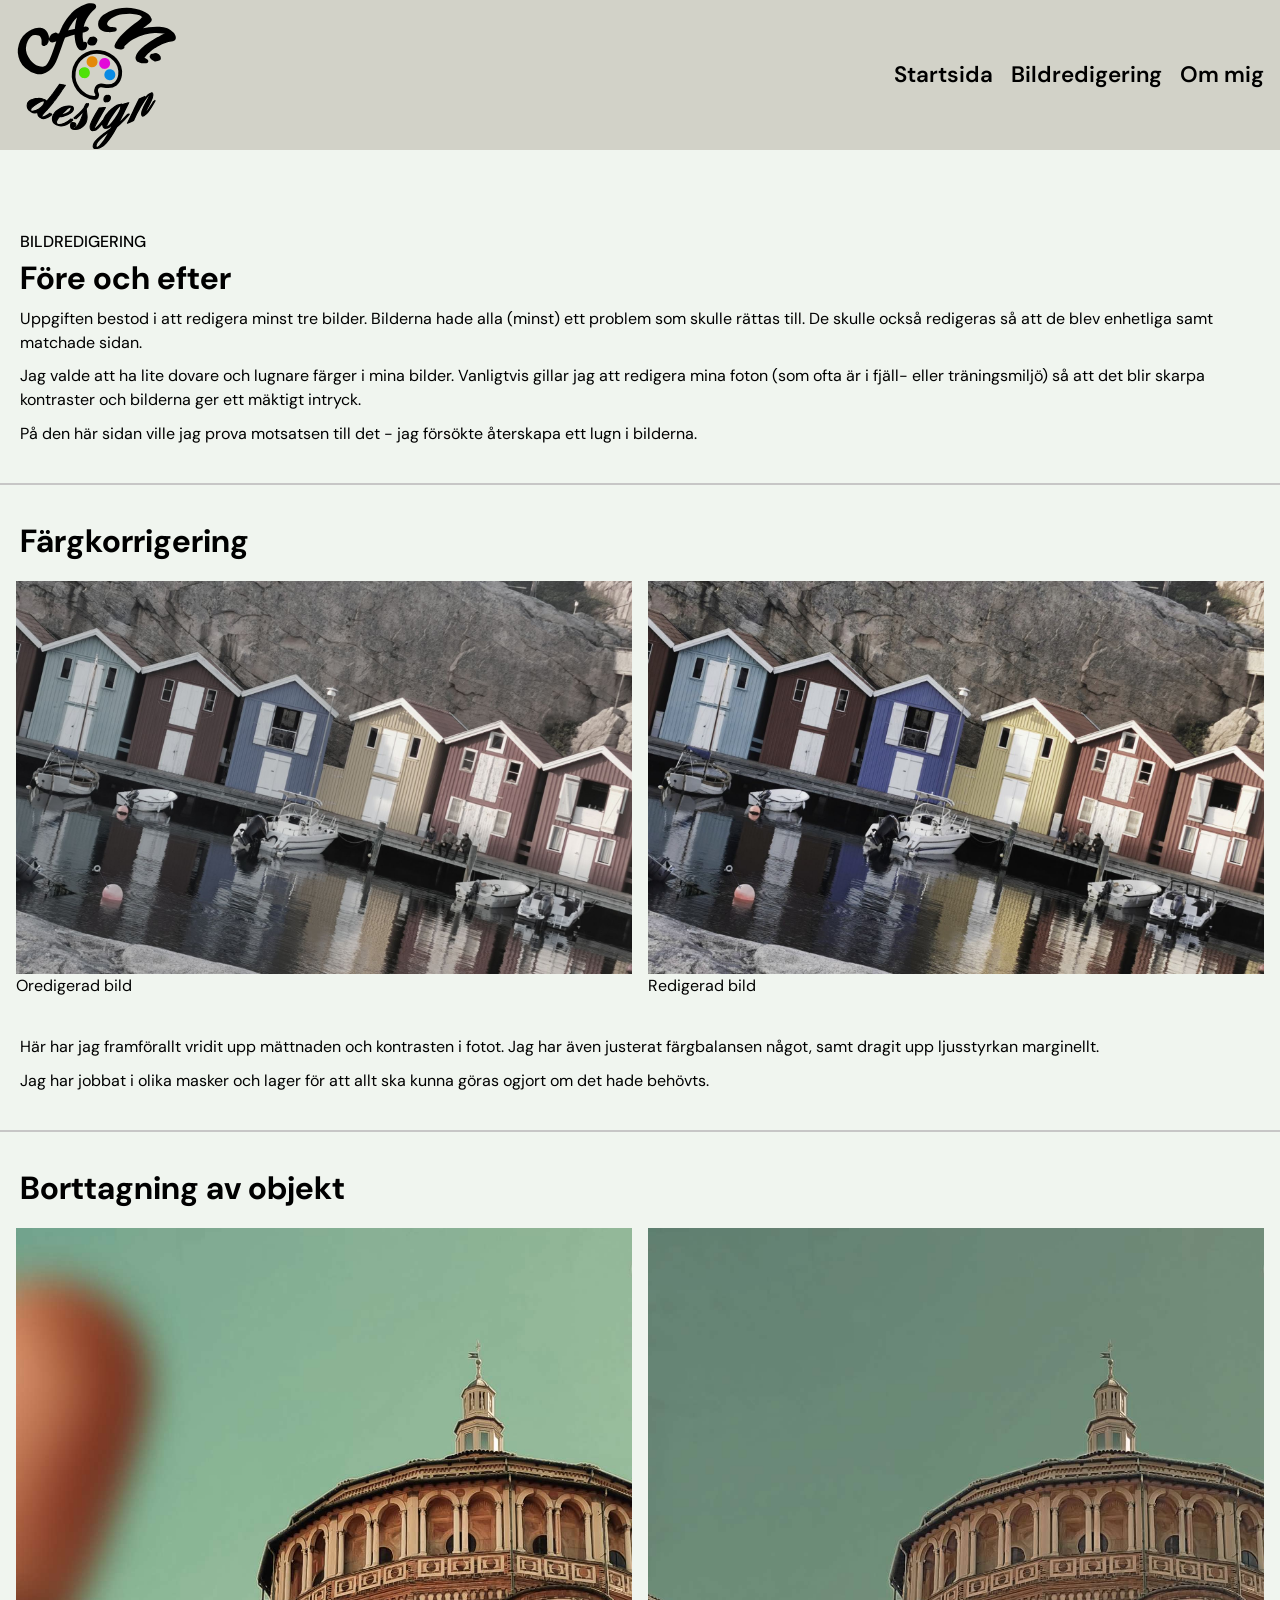
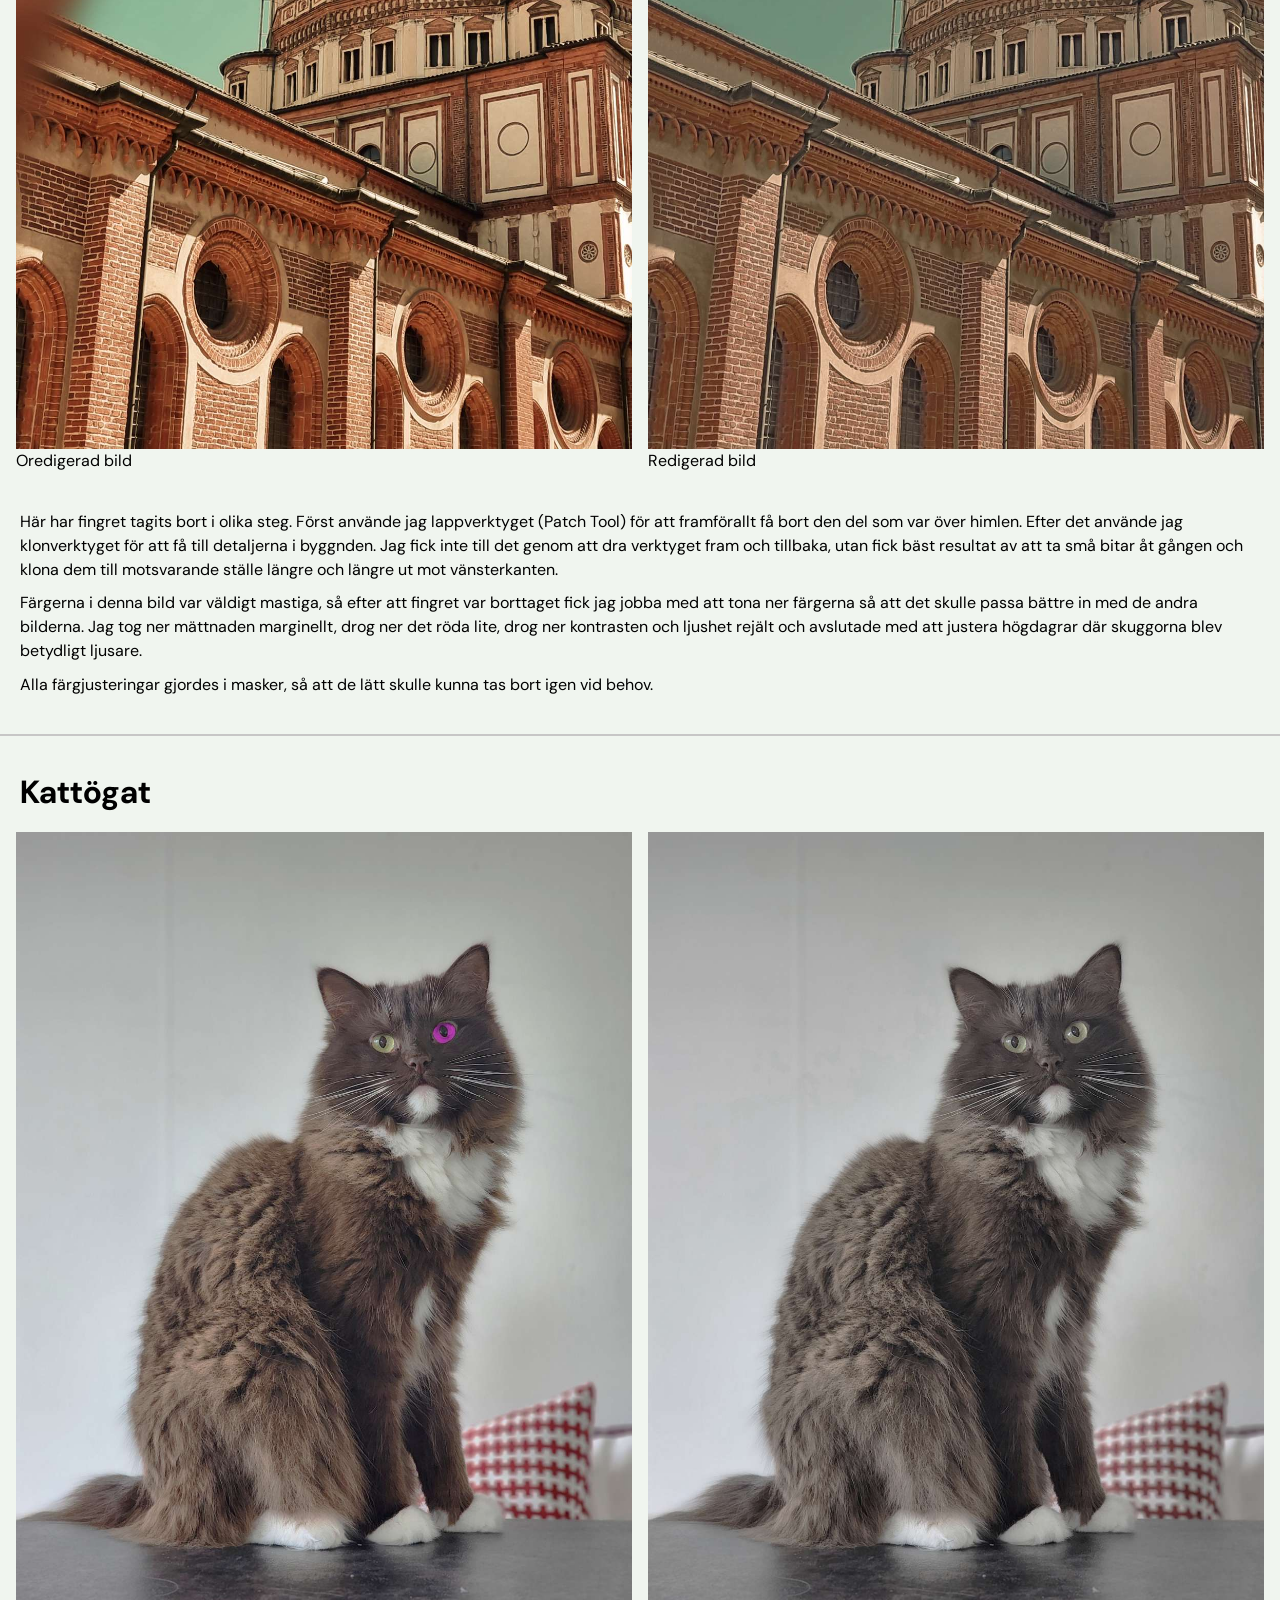
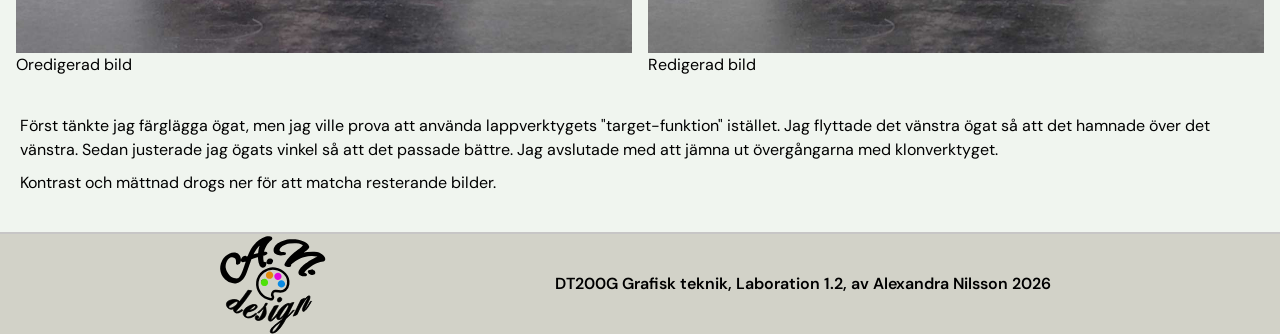
==== bildredigering.html @ f17474d0 "gjort html för bildredigeringssidan samt lagt in de första bilderna och text där" ====
<!DOCTYPE html>
<html lang="sv">
<head>
    <meta charset="UTF-8">
    <meta name="viewport" content="width=device-width, initial-scale=1.0">
    <link rel="stylesheet" href="css/style.css">
    <title>Bildredigering</title>
    <script src="js/main.js" defer></script>
    <link rel="preconnect" href="https://fonts.googleapis.com">
    <link rel="preconnect" href="https://fonts.gstatic.com" crossorigin>
    <link href="https://fonts.googleapis.com/css2?family=DM+Sans:ital,opsz,wght@0,9..40,100..1000;1,9..40,100..1000&display=swap" rel="stylesheet">
</head>
<body>
        <!-- strukturerar hela sidan (header/main/footer) -->
    <div id="page-container">
        <!-- Header -->
        <header>
            <!-- logotypen -->
            <a href="index.html"><img src="images/logo.svg" alt="" id="logotyp"></a>

            <!-- nav-lista som döljs i mobilvy -->
            <nav>
                <ul id="nav-ul">
                    <li class="nav-list"><a href="index.html">Startsida</a></li>
                    <li class="nav-list"><a href="bildredigering.html">Bildredigering</a></li>
                    <li class="nav-list"><a href="om-mig.html">Om mig</a></li>
                </ul>
            </nav>
            <!-- hamburgermenyn -->
            <a id="burger-menu"><img src="images/burgermenu-black.svg" alt="meny-ikon"></a>

        </header>

        <!-- Main -->
        <main>
            <section class="page-section">
                <h1 class="uppercase-heading">Bildredigering</h1>

                <h2>Före och efter</h2>

                <p>Uppgiften bestod i att redigera minst tre bilder. Bilderna hade alla (minst) ett problem som skulle rättas till. De skulle också redigeras så att de blev enhetliga samt matchade sidan.</p>
                <p>Jag valde att ha lite dovare och lugnare färger i mina bilder. Vanligtvis gillar jag att redigera mina foton (som ofta är i fjäll- eller träningsmiljö) så att det blir skarpa kontraster och bilderna ger ett mäktigt intryck.</p>
                <p>På den här sidan ville jag prova motsatsen till det - jag försökte återskapa ett lugn i bilderna.</p>

            </section>
            
            <section class="page-section">

                <h2>Färgkorrigering</h2>
                <div class="project-images">
                    <figure>
                        <img src="images/bildserie001-original.jpg" alt="flera båthus i olika färger som ger ett grått intryck">
                        <figcaption>Oredigerad bild</figcaption>
                    </figure>
                    <figure>
                        <img src="images/bildserie001-redigerad.jpg" alt="flera båthus i olika färger, bild redigerad så att den har mer styrka i färgerna">
                        <figcaption>Redigerad bild</figcaption>
                    </figure>
                </div>

                <p>Här har jag framförallt vridit upp mättnaden och kontrasten i fotot. Jag har även justerat färgbalansen något, samt dragit upp ljusstyrkan marginellt. </p>
                <p>Jag har jobbat i olika masker och lager för att allt ska kunna göras ogjort om det hade behövts.</p>
            </section>

                        <section class="page-section">

                <h2>Borttagning av objekt</h2>
                <div class="project-images">
                    <figure>
                        <img src="images/bildserie002-original.jpg" alt="orientalisk byggnad med starka färger och ett finger i vägen för kameralinsen">
                        <figcaption>Oredigerad bild</figcaption>
                    </figure>
                    <figure>
                        <img src="images/bildserie002-redigerad.jpg" alt="orientalisk byggnad med dovare färger och fingret är borttaget">
                        <figcaption>Redigerad bild</figcaption>
                    </figure>
                </div>

                <p>Här har fingret tagits bort i olika steg. Först använde jag lappverktyget (Patch Tool) för att framförallt få bort den del som var över himlen. Efter det använde jag klonverktyget för att få till detaljerna i byggnden. Jag fick inte till det genom att dra verktyget fram och tillbaka, utan fick bäst resultat av att ta små bitar åt gången och klona dem till motsvarande ställe längre och längre ut mot vänsterkanten.</p>
               <p>Färgerna i denna bild var väldigt mastiga, så efter att fingret var borttaget fick jag jobba med att tona ner färgerna så att det skulle passa bättre in med de andra bilderna. Jag tog ner mättnaden marginellt, drog ner det röda lite, drog ner kontrasten och ljushet rejält och avslutade med att justera högdagrar där skuggorna blev betydligt ljusare.</p>
               <p>Alla färgjusteringar gjordes i masker, så att de lätt skulle kunna tas bort igen vid behov. </p>

            </section>
            
            <section class="page-section">

                <h2>Kattögat</h2>
                <div class="project-images">
                    <figure>
                        <img src="images/bildserie003-original.jpg" alt="brun katt med ett lila öga">
                        <figcaption>Oredigerad bild</figcaption>
                    </figure>
                    <figure>
                        <img src="images/bildserie003-redigerad.jpg" alt="brun katt där det lila ögat är korrigerat så att båda ögonen är lika">
                        <figcaption>Redigerad bild</figcaption>
                    </figure>
                </div>

                <p>Först tänkte jag färglägga ögat, men jag ville prova att använda lappverktygets "target-funktion" istället. Jag flyttade det vänstra ögat så att det hamnade över det vänstra. Sedan justerade jag ögats vinkel så att det passade bättre. Jag avslutade med att jämna ut övergångarna med klonverktyget. </p>

                <p>Kontrast och mättnad drogs ner för att matcha resterande bilder.</p>
            </section>

        </main>

        <!-- Footer -->
      <footer>
            <a href="index.html" ><img src="images/logo.svg" alt="" id="footer-logo"></a>    
            <p>DT200G Grafisk teknik, Laboration 1.2, av Alexandra Nilsson 2026</p>
        </footer>

    </div>
</body>
</html>
---- css/style.css ----
/* ==================
  GENERELLT FÖR HELA SIDAN
===================== */
*{
    box-sizing: border-box;
    padding: 0;
    margin: 0;
}

:root {
    --bg-color: #f0f5ef;
    --accent-color-1: #d2d2c8;
    --accent-color-2: #E0E2D7;
    --accent-color-3: #eff1e6;
    --accent-color-dark: #c7c6c6;
}

body {
    color: black;
    font-family: 'DM Sans', sans-serif;
    font-size: 1rem;
    line-height: 1.5;
    background-color: var(--bg-color);
}  

/* ==================
  STORA GRUPPERINGAR
===================== */

/* Strukturerar hela sidan med flexbox */
#page-container {
    display: flex;
    flex-direction: column;
    min-height: 100vh; /* gör att hela skärmen täcks på höjden */
}

header {
    display: flex;
    background-color: var(--accent-color-1);
    justify-content: space-between;
    align-items: center;
    padding: 0em 1.2em 0em 0.5em;
    position: sticky; /* påminn om hur man fäster den högst upp */
}

main {
    display: flex;
    flex-direction: column;
    /* gör att det är som "dras ut" för att fylla skärmen */
    flex: 1;
    background-color: var(--bg-color);
}

footer {
    display: flex;
    background-color: var(--accent-color-1);
    font-weight: 600;
    min-height: 100px;
    justify-content: space-evenly;
    align-items: center;
}

h1, h2, h3, h4, h5, h6 {
    font-size: 2em;
    padding: 0 20px 0em 20px;
}

p {
    padding: 0.3em 20px;
}

/* gör att bilderna aldrig blir större än parent-elementet och "block" att det inte blir "extra" space på sidorna/under */
img {
    display: block;
    max-inline-size: 100%;
}


/* ==================
  KLASSER OCH ID
===================== */

#nav-ul {
    list-style-type: none;
    display: none;
    flex-direction: column;
    /* Positionering under headernhelt till höger i utfällt läge */
    position: absolute;
    top: 100%;
    left: 0;
    width: 100%;
    background-color: var(--accent-color-1);
    z-index: 1;
    align-items: start;
    padding: 0.4em 1em 0.4em 1em;
    font-size: 1.4em;
}

/* när menyn är öppen */
#nav-ul.is-open {
    display: flex; 
    /* Skapar en linje mellan headern och den utfällda menyn */
    border-top: 3px solid var(--accent-color-dark);
}

#logotyp{
    max-height: 120px;
}

#footer-logo{
    height: 100%;
    max-height: 120px;
    min-width: 65px;
    padding-left: 10px;
}

.uppercase-heading {
    font-size: 1em;
    font-weight: 500;
    text-transform: uppercase;
    padding: 3em 20px 0 20px;
}

header a, footer a {
    color: black;
    text-decoration: none;
    font-weight: 600;
}

#burger-menu {
    display: block;
    position: absolute;
    right: 1.5em;
}

#hero {
    width: 100%;
    max-height: 400px;
    object-fit: cover;
}

.project-images {
    /* anger hur bilderna organiseras/visas */
    display: flex;
    flex-direction: column;
    gap: 1em;
    padding: 1em 1em 2em 1em;
}

.startpage-images {
    border-radius: 15px;
}

 .page-section {
    border-bottom: 2px solid var(--accent-color-dark);
    padding-top: 2em;
    padding-bottom: 2em;
 }

.project-images {
    display: grid;
    grid-template-columns: 1fr 1fr;
}

 .page-links {
    /* behövs för att pilen ska hamna på samma rad som länk-texten */
    display: inline-flex; 
    color: black;
    font-weight: 600;
    padding: 3px;
    margin: 20px 20px 40px 20px;
    text-decoration: none;
    border-bottom: 2px solid var(--accent-color-dark);
 }

 .page-links img {
  /* behövs för att pilen ska hamna på samma rad som länk-texten */
    display: inline-block;
 }

 @media (min-width: 850px) {
    header {
        align-items: center;
        flex-wrap: wrap;
        justify-content: space-between;
        padding-right: 1em;
        padding-left: 1em;
    }

    #nav-ul {
        display: flex;
        flex-direction: row;
        gap: 0.8em;
        position: relative;
        padding: 0;
        box-shadow: none;
    }

    #burger-menu {
        display: none;
    }

    #logotyp {
        max-height: 150px;
    }

    #footer-logo{
        max-height: 100px;
    }

    #hero {
        max-height: 600px;
    }

}
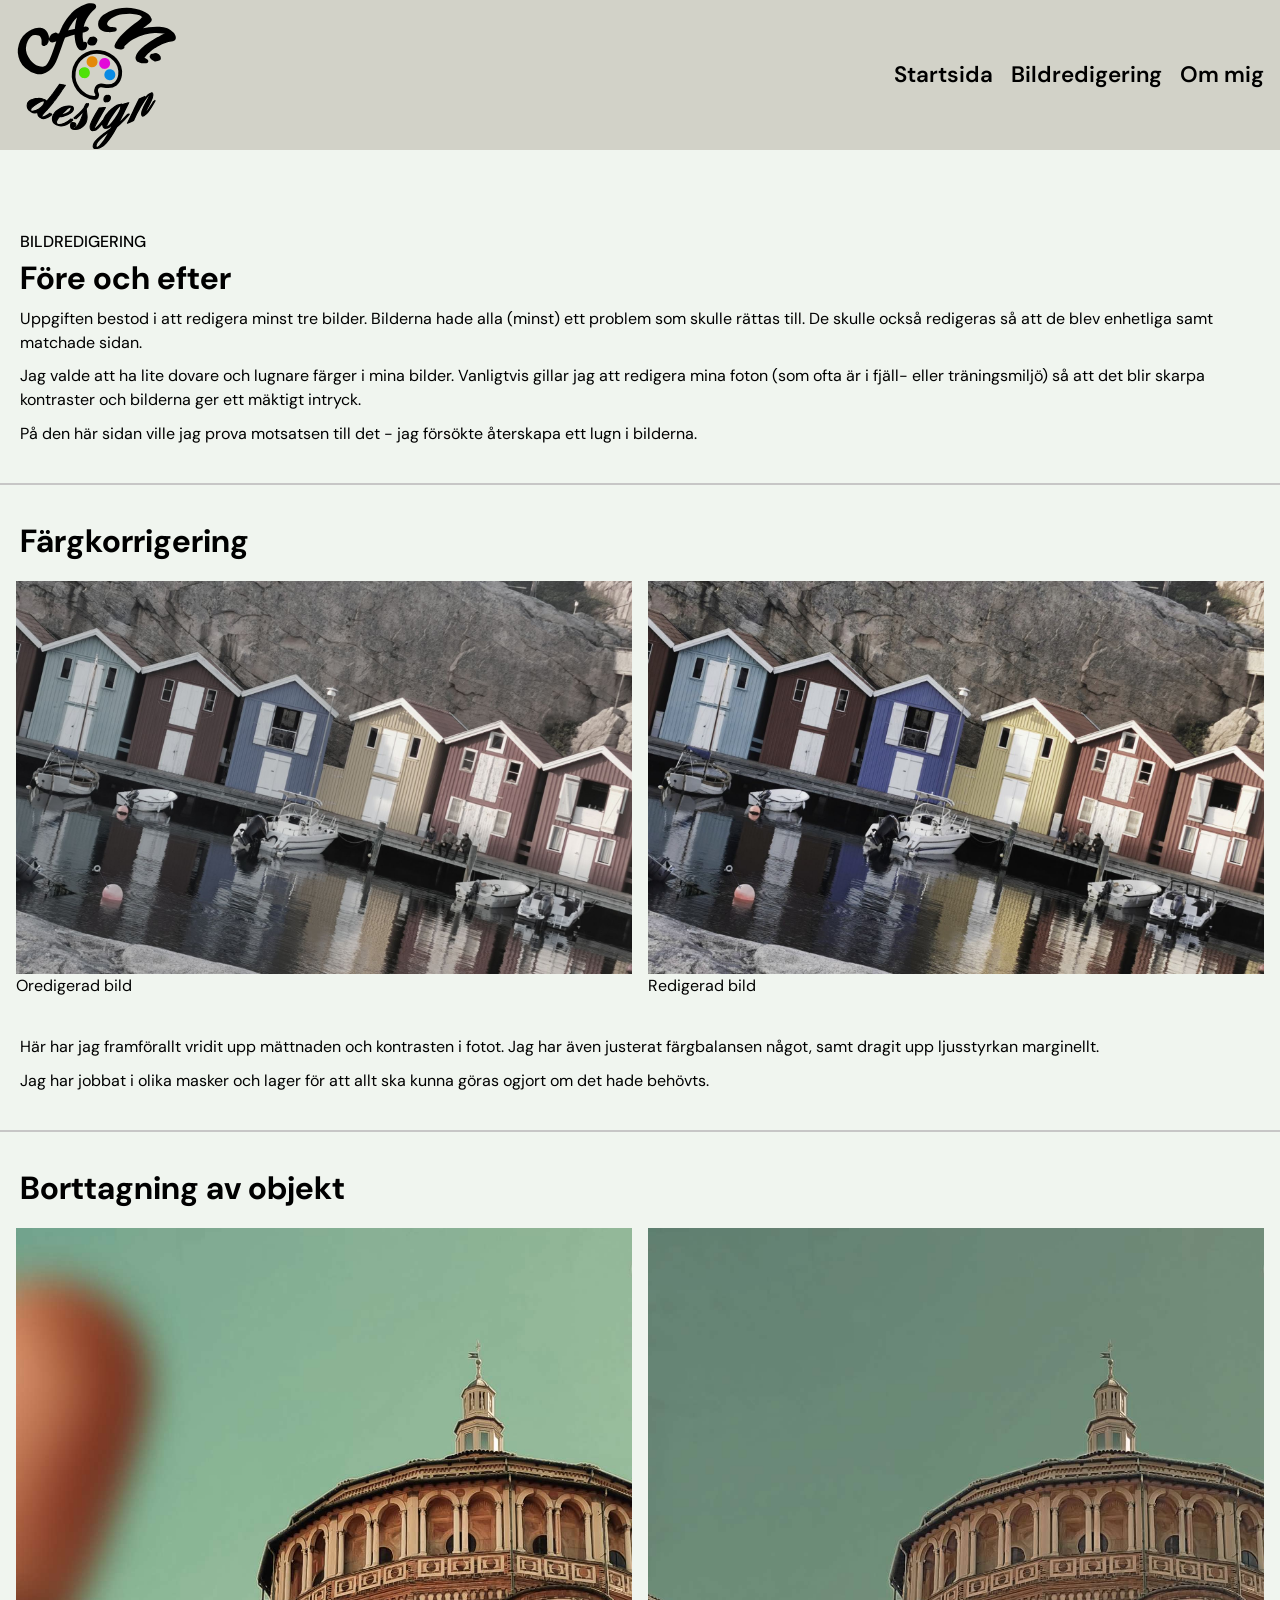
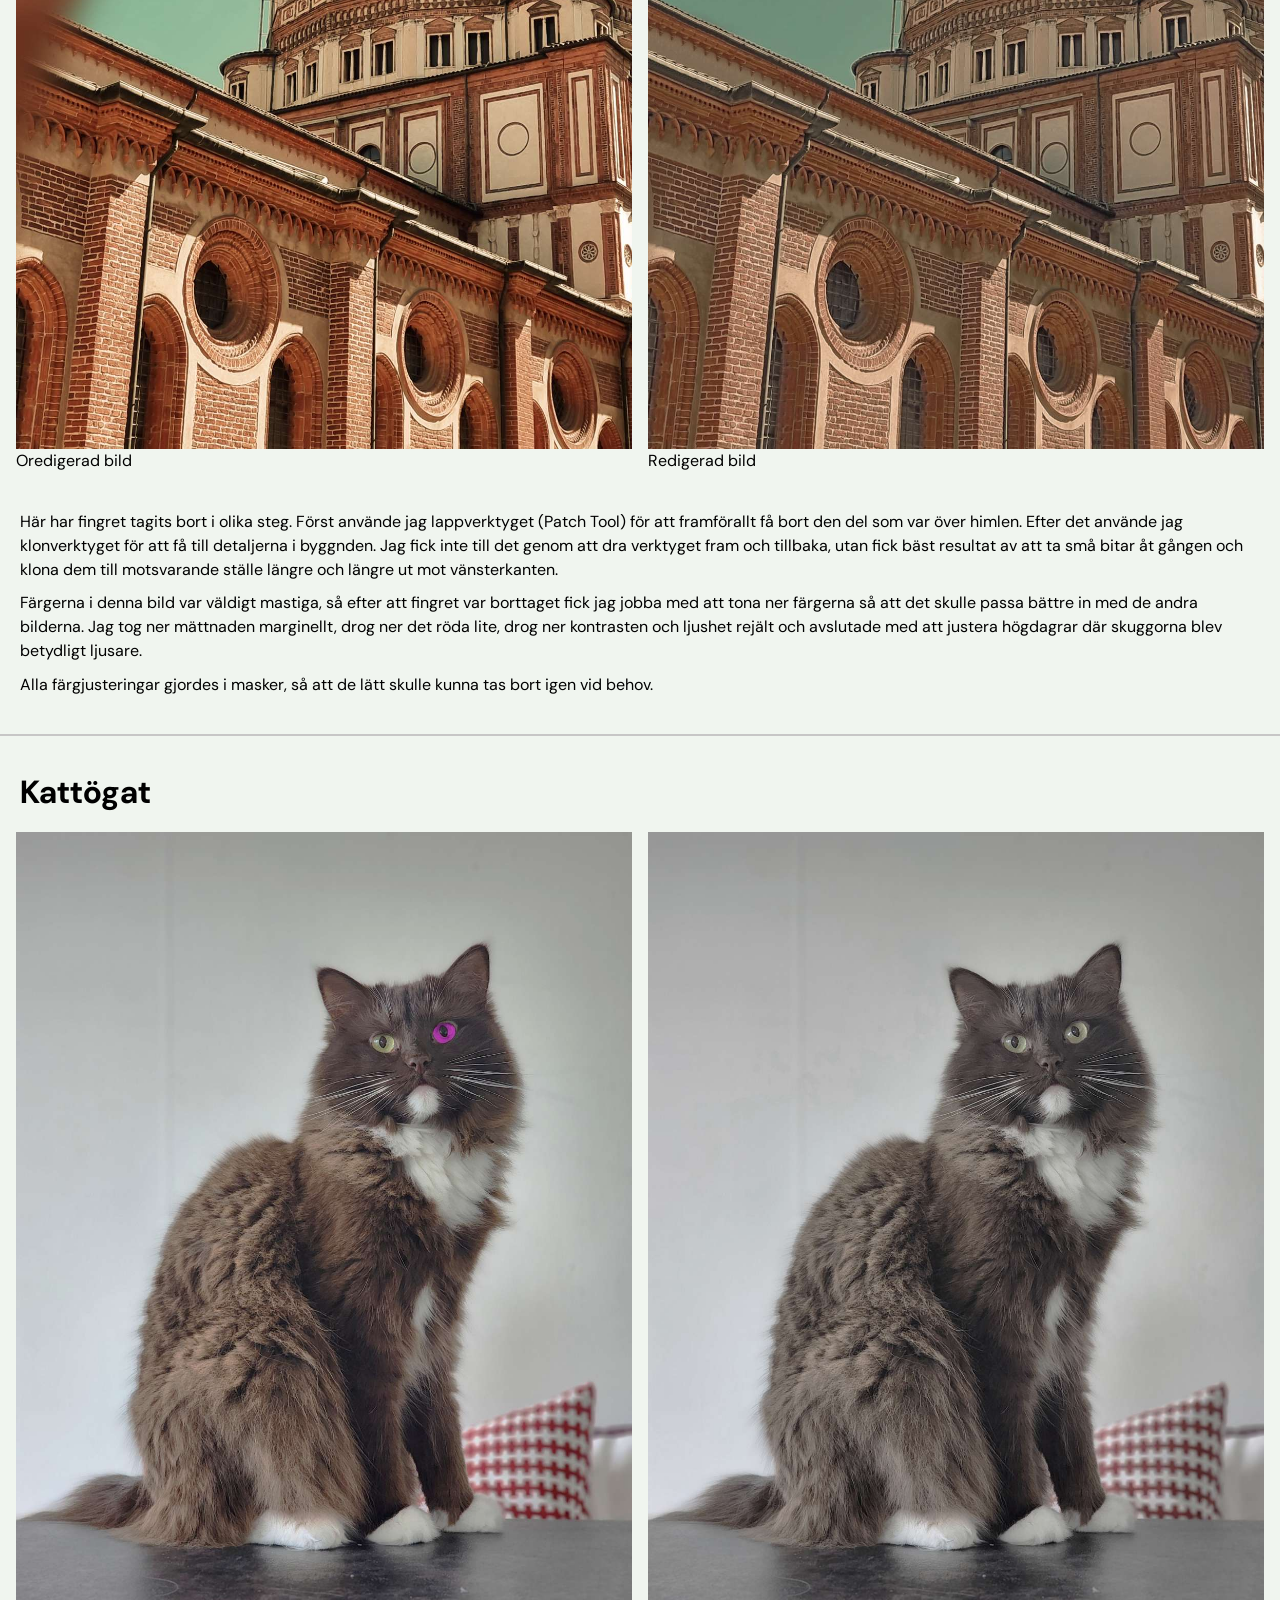
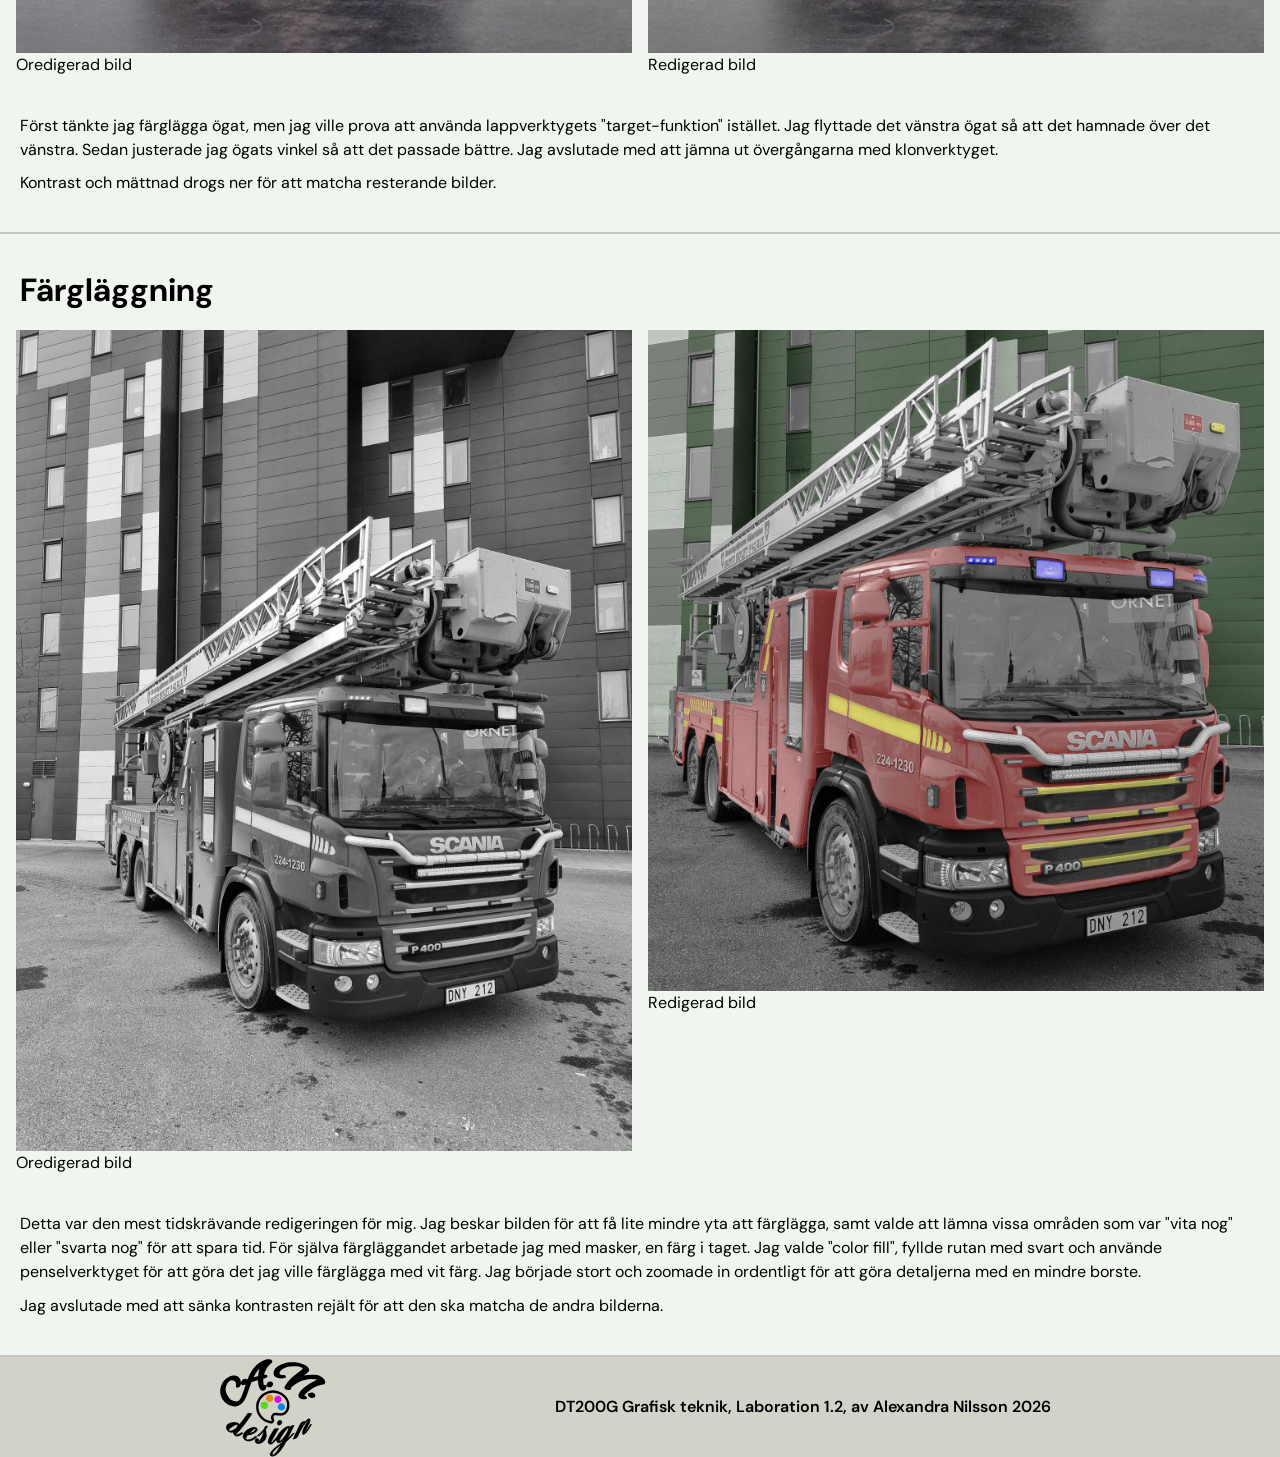
==== commit 1adc7eba: "skapade om-mig-sidan, la in 4e redigerade bilden" ====
--- a/bildredigering.html
+++ b/bildredigering.html
@@ -101,6 +101,26 @@
                 <p>Kontrast och mättnad drogs ner för att matcha resterande bilder.</p>
             </section>
 
+            <section class="page-section">
+
+                <h2>Färgläggning</h2>
+                <div class="project-images">
+                    <figure>
+                        <img src="images/bildserie004-original.jpg" alt="brandbil i svartvitt">
+                        <figcaption>Oredigerad bild</figcaption>
+                    </figure>
+                    <figure>
+                        <img src="images/bildserie004-redigerad.jpg" alt="brandbil som blivit färglagd">
+                        <figcaption>Redigerad bild</figcaption>
+                    </figure>
+                </div>
+
+                <p>Detta var den mest tidskrävande redigeringen för mig. Jag beskar bilden för att få lite mindre yta att färglägga, samt valde att lämna vissa områden som var "vita nog" eller "svarta nog" för att spara tid. För själva färgläggandet arbetade jag med masker, en färg i taget. Jag valde "color fill", fyllde rutan med svart och använde penselverktyget för att göra det jag ville färglägga med vit färg. Jag började stort och zoomade in ordentligt för att göra detaljerna med en mindre borste. </p>
+
+                <p>Jag avslutade med att sänka kontrasten rejält för att den ska matcha de andra bilderna.</p>
+
+            </section>
+
         </main>
 
         <!-- Footer -->
